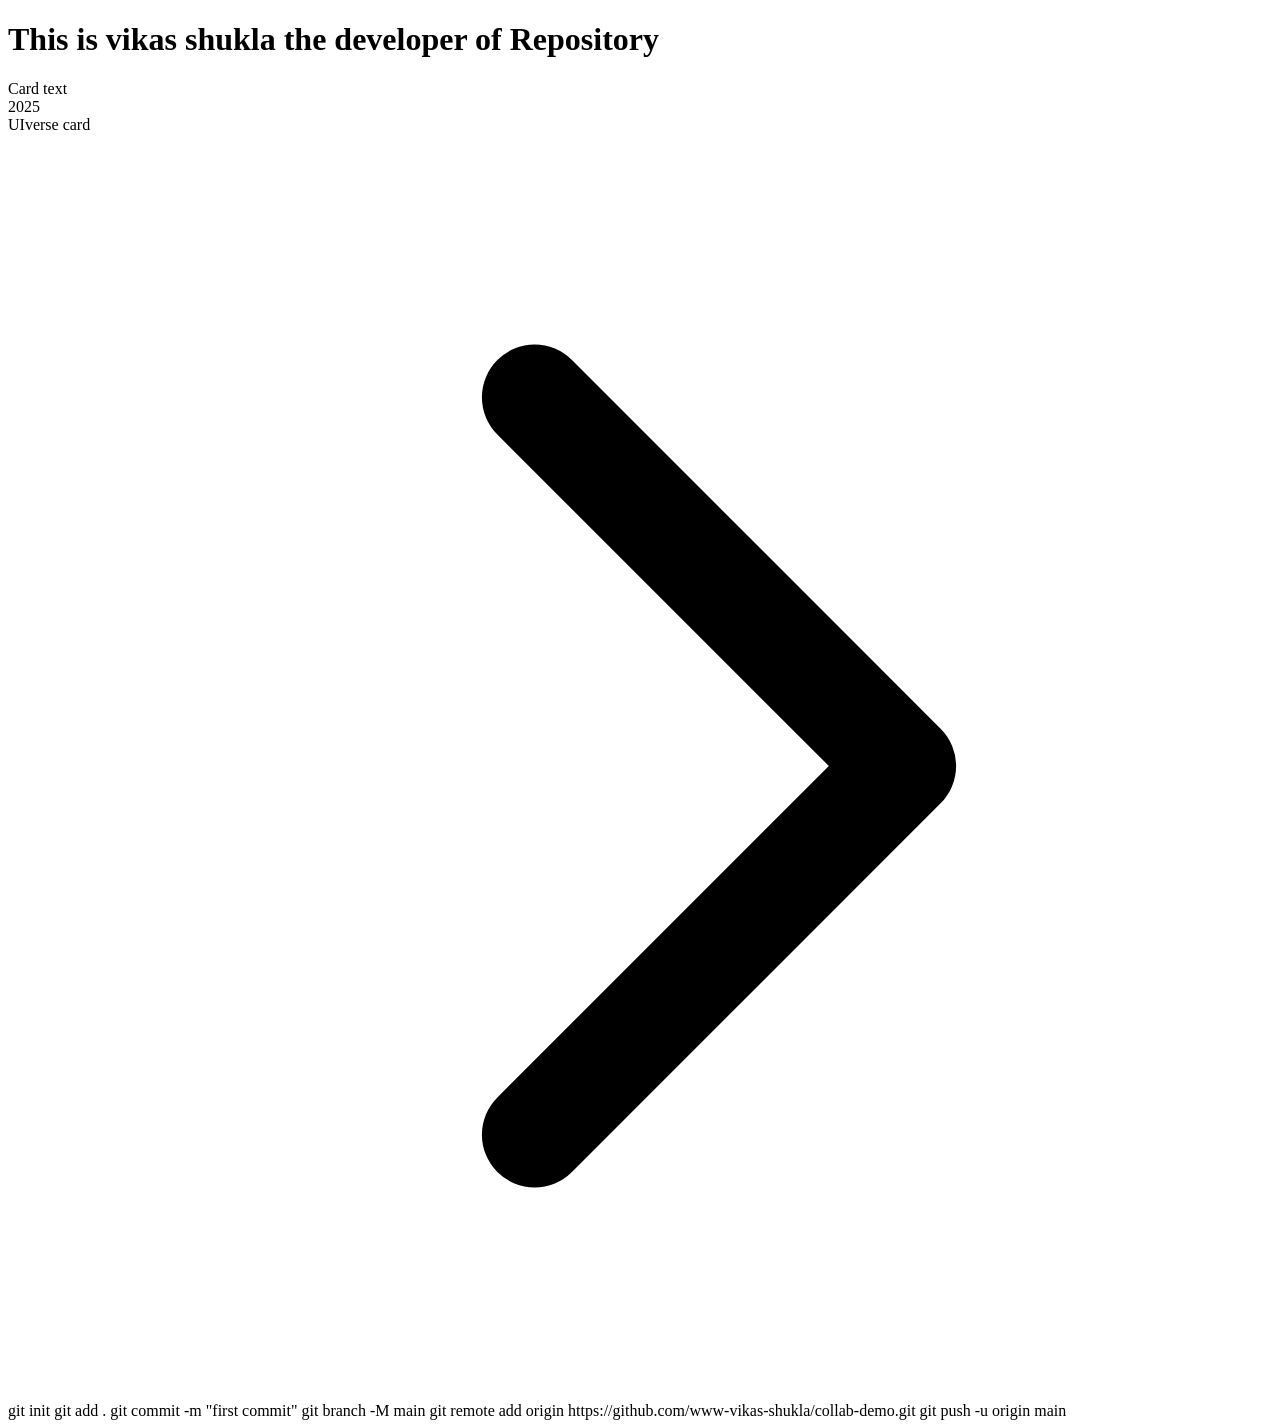
==== collaboration.html @ 5d9ad236 "first commit" ====
<!DOCTYPE html>
<html lang="en">
<head>
    <meta charset="UTF-8">
    <meta name="viewport" content="width=device-width, initial-scale=1.0">
    <title> Collaboration Website </title>
</head>
<body>

    <h1> This is vikas shukla the developer of Repository</h1>

<div
  class="w-[200px] h-[300px] relative border border-solid border-white/40 rounded-2xl overflow-hidden"
>
  <div class="w-full h-full p-1 absolute bg-purple-400">
    <div
      class="w-full h-full rounded-xl rounded-tr-[100px] rounded-br-[40px] bg-[#222]"
    ></div>
  </div>

  <div
    class="w-full h-full flex items-center justify-center relative backdrop-blur-lg rounded-2xl"
  >
    <div
      class="w-32 h-32 rounded-full bg-gradient-to-tr from-purple-500 to-orange-300 animate-spin"
      style="animation-duration: 12s;"
    ></div>
  </div>

  <div class="w-full h-full p-2 flex justify-between absolute inset-0">
    <div
      class="w-3/5 p-2 pt-3 pb-1.5 flex flex-col rounded-xl backdrop-blur-lg bg-gray-50/10 text-gray-200 font-medium font-mono"
    >
      <span class="text-xl font-medium">Card</span>
      <span class="text-xs text-gray-400">text</span>
      <div class="w-full mt-auto flex items-center justify-center">
        <span class="text-xs text-gray-400">2025</span>
      </div>
    </div>
    <div class="h-full pt-2 flex flex-col items-end text-white/50">
      <span class="text-[10px] leading-[12px]">UIverse</span>
      <span class="text-[10px] leading-[13px]">card</span>
      <div
        class="w-8 h-8 mt-auto flex items-center justify-center rounded-full backdrop-blur-lg bg-gray-50/20 cursor-pointer transition-all duration-300 hover:bg-gray-50/30"
      >
        <span class="font-serif text-white/80">
          <svg
            xmlns="http://www.w3.org/2000/svg"
            xmlns:xlink="http://www.w3.org/1999/xlink"
            viewBox="0 0 12 12"
            class="w-4 h-4"
          >
            <g fill="none">
              <path
                d="M4.646 2.146a.5.5 0 0 0 0 .708L7.793 6L4.646 9.146a.5.5 0 1 0 .708.708l3.5-3.5a.5.5 0 0 0 0-.708l-3.5-3.5a.5.5 0 0 0-.708 0z"
                fill="currentColor"
              ></path>
            </g>
          </svg>
        </span>
      </div>
    </div>
  </div>
</div>
git init
git add .
git commit -m "first commit"
git branch -M main
git remote add origin https://github.com/www-vikas-shukla/collab-demo.git
git push -u origin main 
    
</body>
</html>
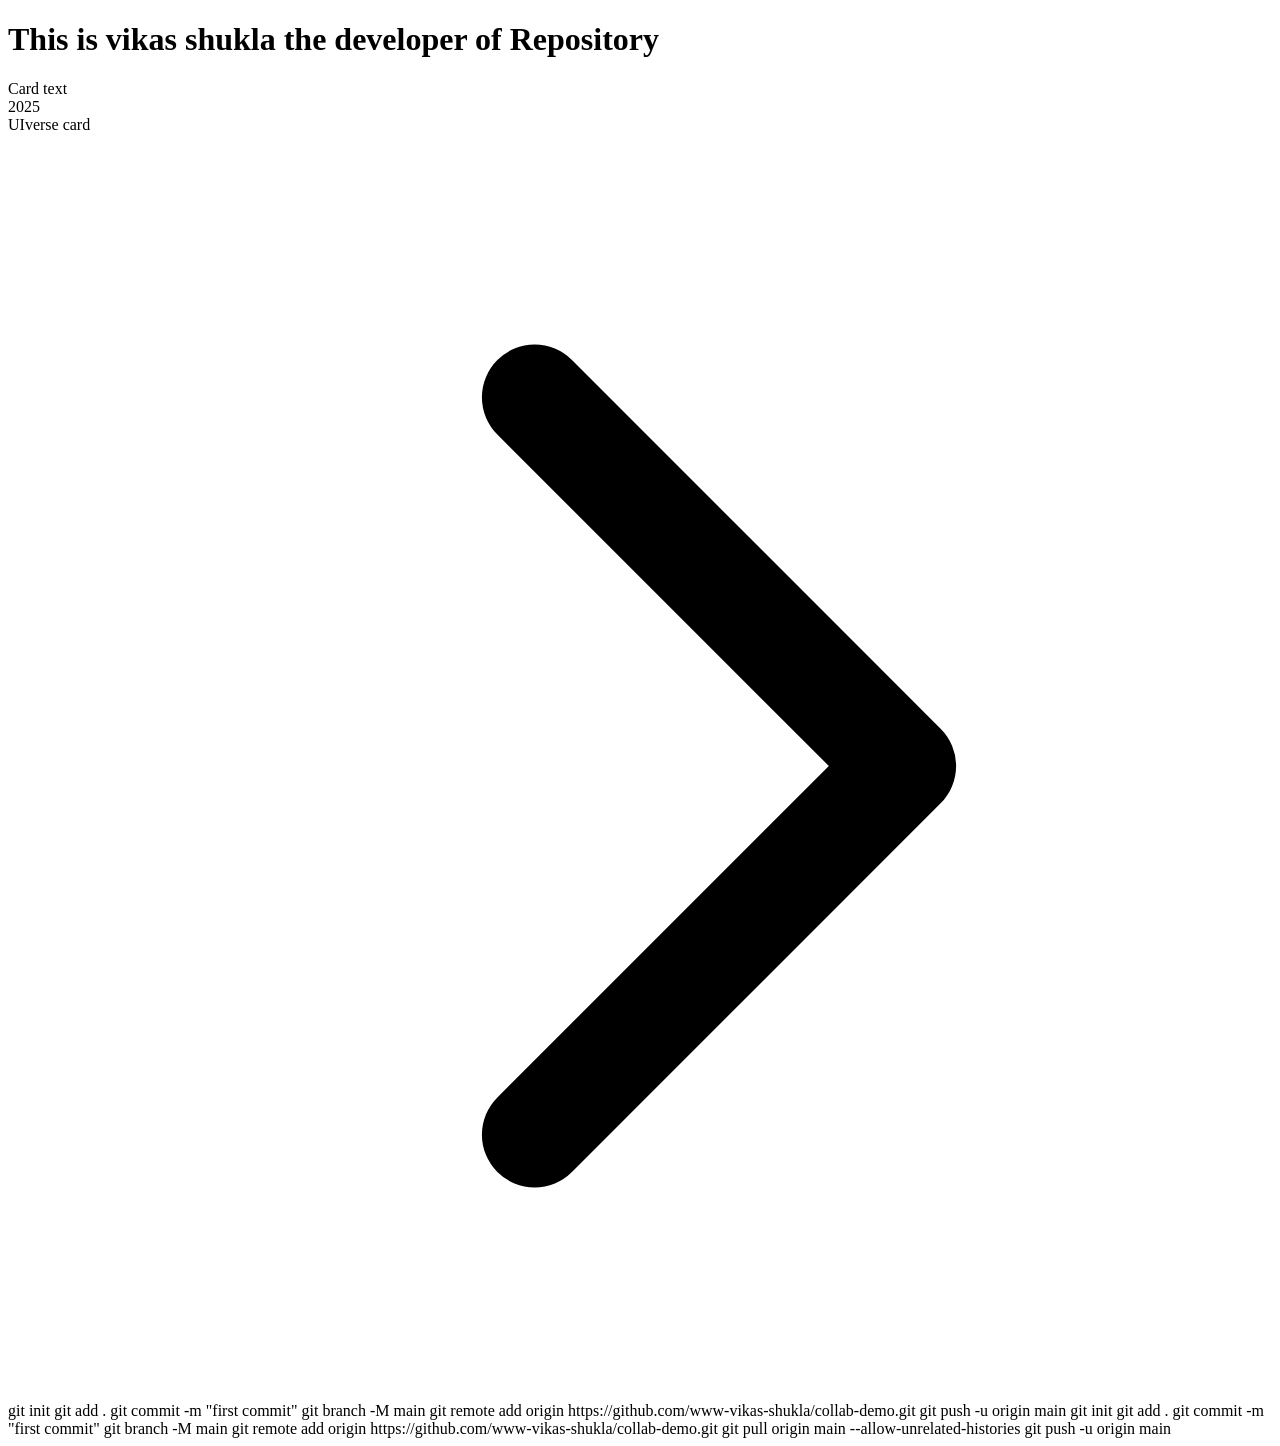
==== commit 0d1773b4: "first commit" ====
--- a/collaboration.html
+++ b/collaboration.html
@@ -68,6 +68,14 @@
 git branch -M main
 git remote add origin https://github.com/www-vikas-shukla/collab-demo.git
 git push -u origin main 
+
+git init
+git add .
+git commit -m "first commit"
+git branch -M main
+git remote add origin https://github.com/www-vikas-shukla/collab-demo.git
+git pull origin main --allow-unrelated-histories
+git push -u origin main
     
 </body>
 </html>
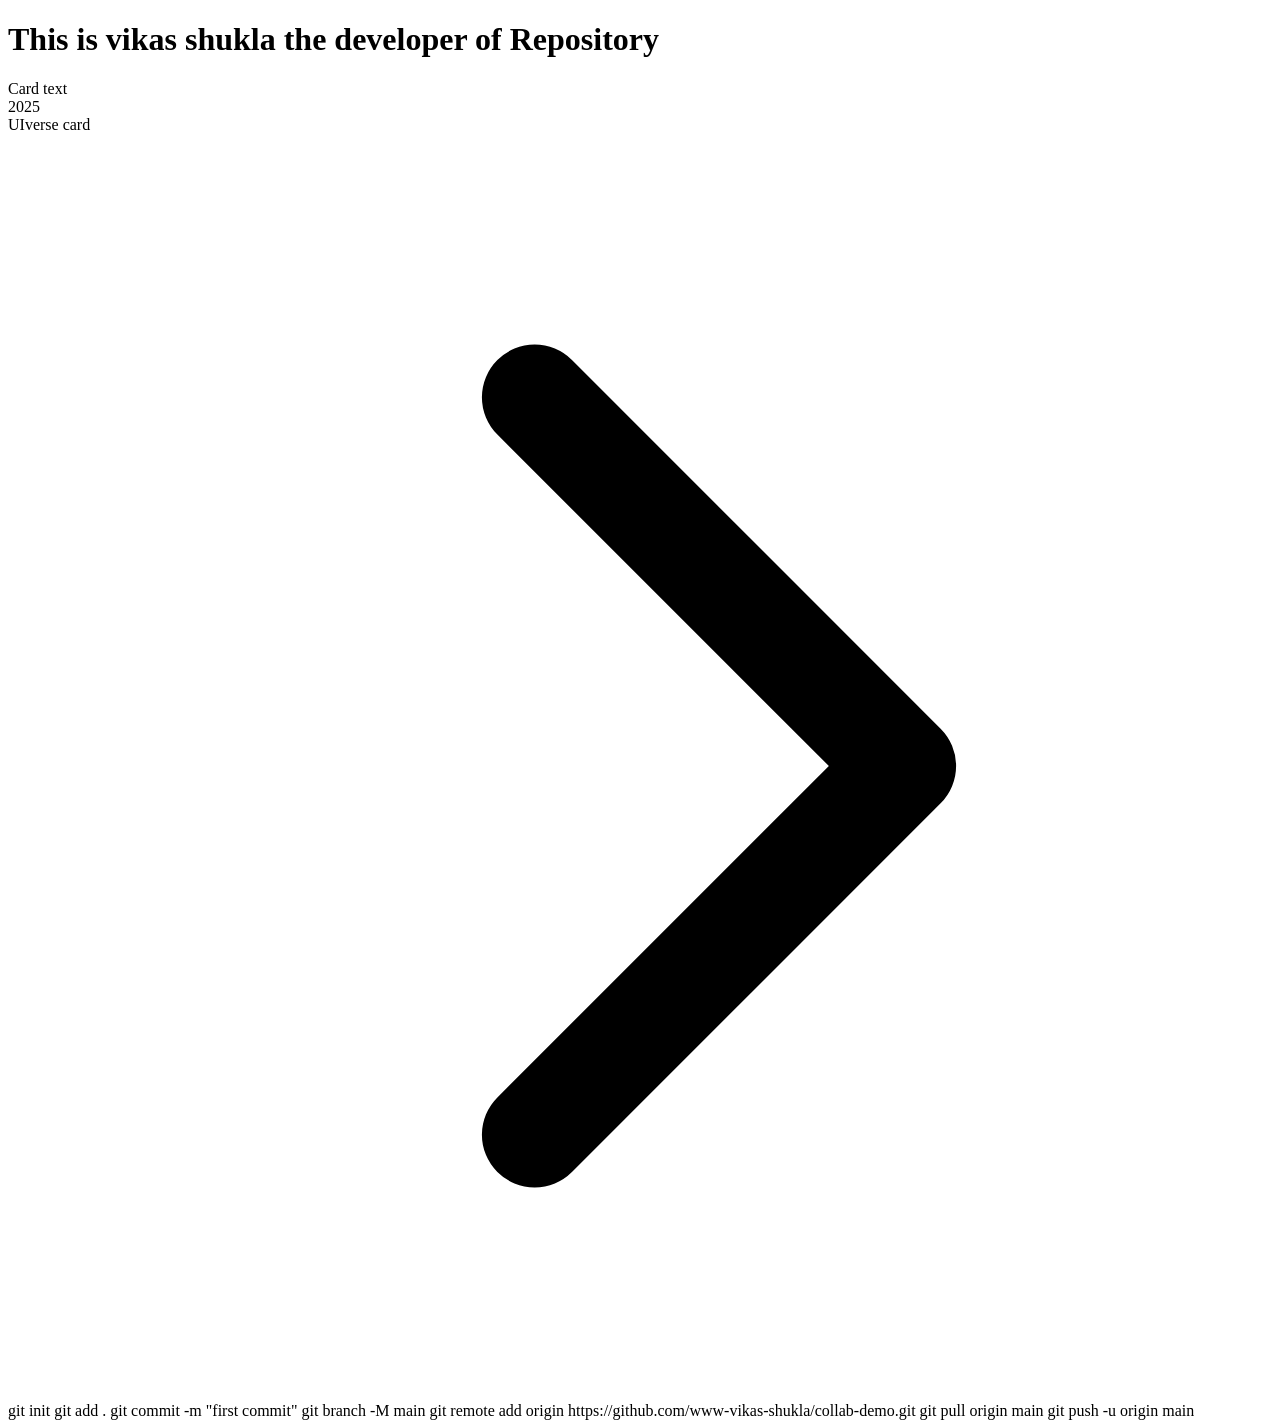
==== commit 52893bdd: "first commit" ====
--- a/collaboration.html
+++ b/collaboration.html
@@ -62,19 +62,14 @@
     </div>
   </div>
 </div>
-git init
-git add .
-git commit -m "first commit"
-git branch -M main
-git remote add origin https://github.com/www-vikas-shukla/collab-demo.git
-git push -u origin main 
+
 
 git init
 git add .
 git commit -m "first commit"
 git branch -M main
 git remote add origin https://github.com/www-vikas-shukla/collab-demo.git
-git pull origin main --allow-unrelated-histories
+git pull origin main
 git push -u origin main
     
 </body>
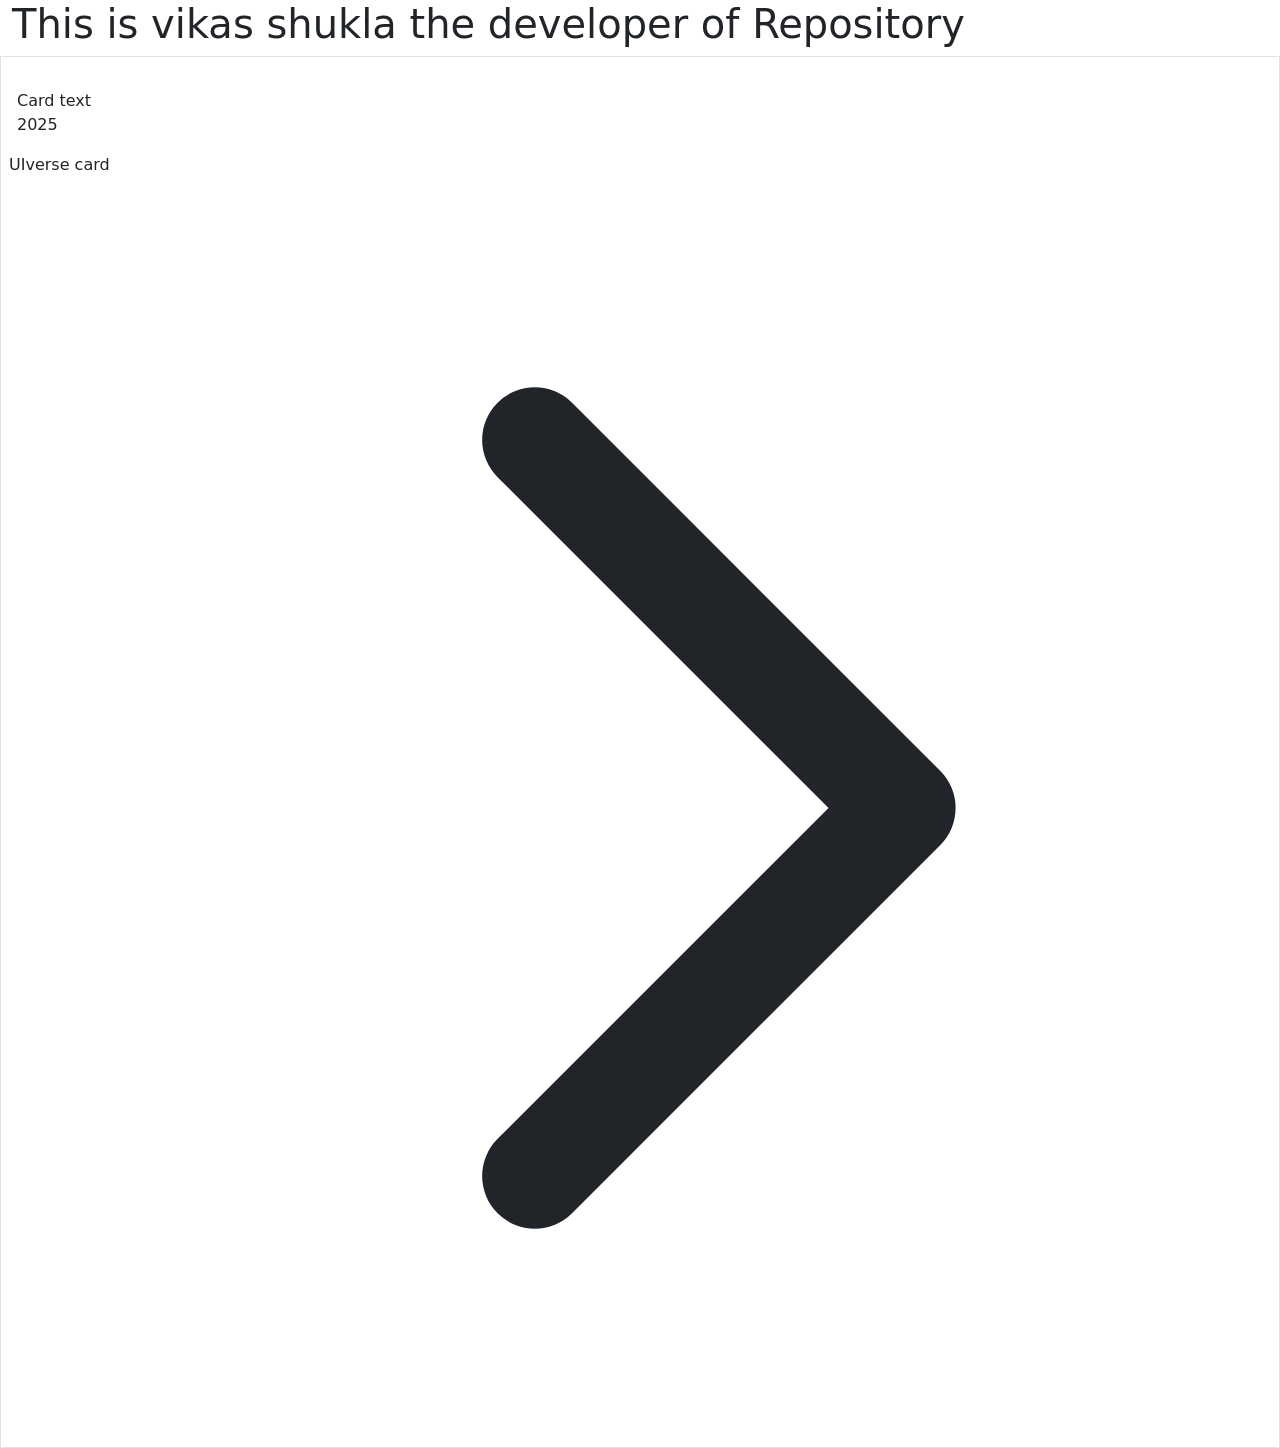
==== commit 3e4ce348: "Update collaboration.html" ====
--- a/collaboration.html
+++ b/collaboration.html
@@ -4,12 +4,16 @@
     <meta charset="UTF-8">
     <meta name="viewport" content="width=device-width, initial-scale=1.0">
     <title> Collaboration Website </title>
+    <link href="https://cdn.jsdelivr.net/npm/bootstrap@5.3.8/dist/css/bootstrap.min.css" rel="stylesheet">
 </head>
 <body>
 
-    <h1> This is vikas shukla the developer of Repository</h1>
+    <div class="container-fluid">
+        <h1> This is vikas shukla the developer of Repository</h1>
+    </div>
 
-<div
+<section>
+    <div
   class="w-[200px] h-[300px] relative border border-solid border-white/40 rounded-2xl overflow-hidden"
 >
   <div class="w-full h-full p-1 absolute bg-purple-400">
@@ -62,15 +66,9 @@
     </div>
   </div>
 </div>
+</section>
 
-
-git init
-git add .
-git commit -m "first commit"
-git branch -M main
-git remote add origin https://github.com/www-vikas-shukla/collab-demo.git
-git pull origin main
-git push -u origin main
-    
+<script src="https://cdn.jsdelivr.net/npm/@popperjs/core@2.11.8/dist/umd/popper.min.js" ></script>
+<script src="https://cdn.jsdelivr.net/npm/bootstrap@5.3.8/dist/js/bootstrap.min.js"></script>
 </body>
-</html>+</html>
